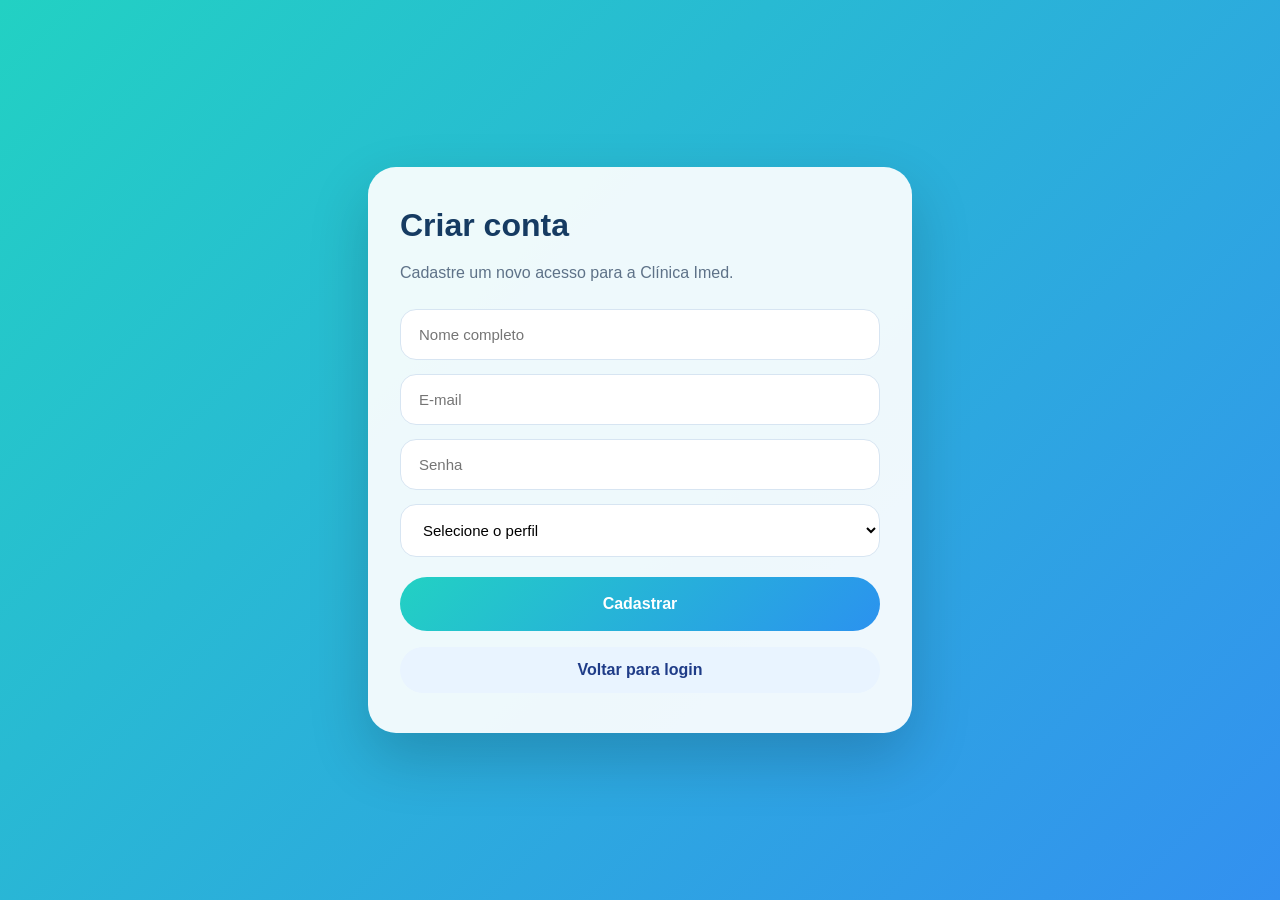
==== src/main/resources/templates/cadastro.html @ e2b5cf42 "Sistema de clínica com Spring Boot + MySQL + Login seguro + Dashboard" ====
<!DOCTYPE html>
<html lang="pt-br" xmlns:th="http://www.thymeleaf.org">
<head>
    <meta charset="UTF-8">
    <meta name="viewport" content="width=device-width, initial-scale=1.0">
    <title>Criar Conta - Clínica Imed</title>
    <link rel="stylesheet" th:href="@{/css/style.css}">
    <style>
        body {
            margin: 0;
            font-family: "Manrope", Arial, sans-serif;
            background: linear-gradient(135deg, #22d1c3 0%, #3390f0 100%);
            min-height: 100vh;
            display: flex;
            align-items: center;
            justify-content: center;
        }

        .cadastro-box {
            width: 100%;
            max-width: 480px;
            background: rgba(255,255,255,0.92);
            padding: 40px 32px;
            border-radius: 28px;
            box-shadow: 0 25px 60px rgba(0,0,0,0.18);
        }

        .cadastro-box h1 {
            margin: 0 0 10px;
            color: #163b62;
            font-size: 32px;
        }

        .cadastro-box p {
            color: #5e7288;
            margin-bottom: 24px;
            line-height: 1.6;
        }

        .cadastro-box form {
            display: flex;
            flex-direction: column;
            gap: 14px;
        }

        .cadastro-box input,
        .cadastro-box select {
            width: 100%;
            padding: 16px 18px;
            border-radius: 16px;
            border: 1px solid #d7e5f2;
            outline: none;
            font-size: 15px;
            box-sizing: border-box;
            background: white;
        }

        .cadastro-box input:focus,
        .cadastro-box select:focus {
            border-color: #63c6ec;
            box-shadow: 0 0 0 4px rgba(99, 198, 236, 0.15);
        }

        .cadastro-box button {
            border: none;
            min-height: 54px;
            border-radius: 999px;
            background: linear-gradient(135deg, #22d1c3, #2b92ef);
            color: white;
            font-size: 16px;
            font-weight: 800;
            cursor: pointer;
            margin-top: 6px;
        }

        .btn-voltar {
            display: block;
            text-align: center;
            margin-top: 12px;
            padding: 14px;
            border-radius: 999px;
            font-weight: 700;
            text-decoration: none;
            color: #1f3c88;
            background: #e9f4ff;
            transition: 0.25s ease;
        }

        .btn-voltar:hover {
            background: #d7ecff;
            transform: translateY(-1px);
        }

        .erro {
            margin-top: 16px;
            color: #d93025;
            font-weight: 700;
        }

        .sucesso {
            margin-top: 16px;
            color: #188038;
            font-weight: 700;
        }
    </style>
</head>
<body>

<div class="cadastro-box">
    <h1>Criar conta</h1>
    <p>Cadastre um novo acesso para a Clínica Imed.</p>

    <form th:action="@{/cadastro}" th:object="${usuario}" method="post">
        <input type="text" th:field="*{nome}" placeholder="Nome completo" required>
        <input type="email" th:field="*{email}" placeholder="E-mail" required>
        <input type="password" th:field="*{senha}" placeholder="Senha" required>

        <select th:field="*{perfil}" required aria-label="Selecione o perfil">
            <option value="">Selecione o perfil</option>
            <option value="RECEPCAO">Recepção</option>
            <option value="MEDICO">Médico</option>
        </select>

        <button type="submit">Cadastrar</button>
    </form>

    <div class="erro" th:if="${erro}" th:text="${erro}"></div>
    <div class="sucesso" th:if="${sucesso}" th:text="${sucesso}"></div>

    <a th:href="@{/login}" class="btn-voltar">Voltar para login</a>
</div>

</body>
</html>
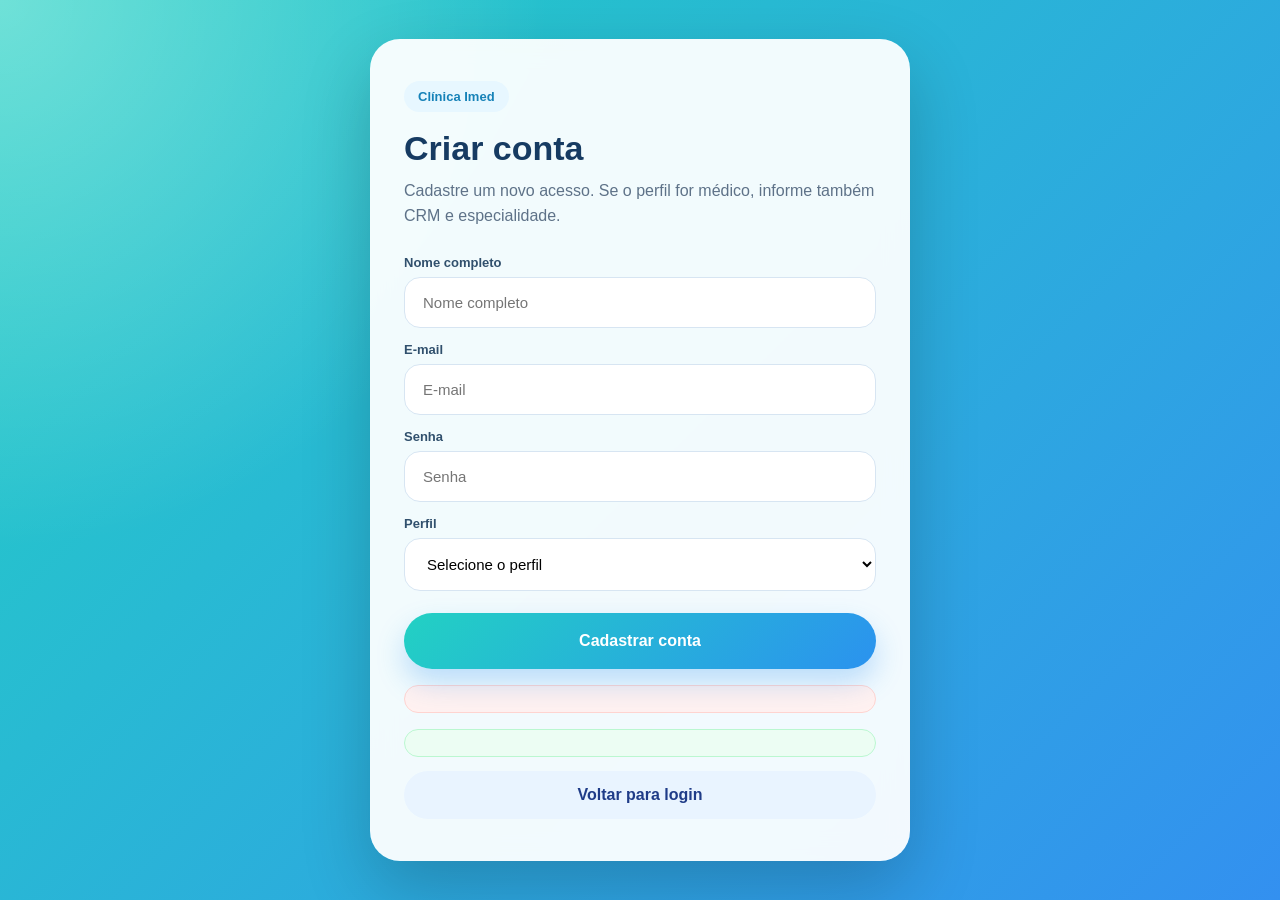
==== commit 47fbd551: "corrige exclusao paciente e cadastro medico" ====
--- a/src/main/resources/templates/cadastro.html
+++ b/src/main/resources/templates/cadastro.html
@@ -5,35 +5,56 @@
     <meta name="viewport" content="width=device-width, initial-scale=1.0">
     <title>Criar Conta - Clínica Imed</title>
     <link rel="stylesheet" th:href="@{/css/style.css}">
+
     <style>
+        * {
+            box-sizing: border-box;
+        }
+
         body {
             margin: 0;
             font-family: "Manrope", Arial, sans-serif;
-            background: linear-gradient(135deg, #22d1c3 0%, #3390f0 100%);
+            background:
+                radial-gradient(circle at top left, rgba(255,255,255,0.35), transparent 35%),
+                linear-gradient(135deg, #22d1c3 0%, #3390f0 100%);
             min-height: 100vh;
             display: flex;
             align-items: center;
             justify-content: center;
+            padding: 28px;
         }
 
         .cadastro-box {
             width: 100%;
-            max-width: 480px;
-            background: rgba(255,255,255,0.92);
-            padding: 40px 32px;
-            border-radius: 28px;
-            box-shadow: 0 25px 60px rgba(0,0,0,0.18);
+            max-width: 540px;
+            background: rgba(255, 255, 255, 0.94);
+            padding: 42px 34px;
+            border-radius: 30px;
+            box-shadow: 0 28px 70px rgba(0, 0, 0, 0.20);
+            backdrop-filter: blur(12px);
+        }
+
+        .badge {
+            width: fit-content;
+            padding: 8px 14px;
+            border-radius: 999px;
+            background: #e7f7ff;
+            color: #1682b8;
+            font-size: 13px;
+            font-weight: 800;
+            margin-bottom: 18px;
         }
 
         .cadastro-box h1 {
             margin: 0 0 10px;
             color: #163b62;
-            font-size: 32px;
+            font-size: 34px;
+            line-height: 1.1;
         }
 
         .cadastro-box p {
             color: #5e7288;
-            margin-bottom: 24px;
+            margin: 0 0 26px;
             line-height: 1.6;
         }
 
@@ -41,6 +62,18 @@
             display: flex;
             flex-direction: column;
             gap: 14px;
+        }
+
+        .campo {
+            display: flex;
+            flex-direction: column;
+            gap: 7px;
+        }
+
+        .campo label {
+            font-size: 13px;
+            font-weight: 800;
+            color: #31506d;
         }
 
         .cadastro-box input,
@@ -51,35 +84,68 @@
             border: 1px solid #d7e5f2;
             outline: none;
             font-size: 15px;
-            box-sizing: border-box;
             background: white;
+            transition: 0.25s ease;
         }
 
         .cadastro-box input:focus,
         .cadastro-box select:focus {
-            border-color: #63c6ec;
-            box-shadow: 0 0 0 4px rgba(99, 198, 236, 0.15);
+            border-color: #38bdf8;
+            box-shadow: 0 0 0 4px rgba(56, 189, 248, 0.18);
+        }
+
+        .campos-medico {
+            display: none;
+            padding: 16px;
+            border-radius: 20px;
+            background: #f3f9ff;
+            border: 1px solid #d9ecfb;
+            gap: 14px;
+        }
+
+        .campos-medico.ativo {
+            display: grid;
+            grid-template-columns: 1fr 1fr;
+        }
+
+        .aviso-medico {
+            grid-column: 1 / -1;
+            color: #31506d;
+            font-size: 13px;
+            line-height: 1.4;
+            margin: 0;
         }
 
         .cadastro-box button {
             border: none;
-            min-height: 54px;
+            min-height: 56px;
             border-radius: 999px;
             background: linear-gradient(135deg, #22d1c3, #2b92ef);
             color: white;
             font-size: 16px;
-            font-weight: 800;
+            font-weight: 900;
             cursor: pointer;
-            margin-top: 6px;
+            margin-top: 8px;
+            box-shadow: 0 14px 28px rgba(43, 146, 239, 0.28);
+            transition: 0.25s ease;
+        }
+
+        .cadastro-box button:hover {
+            transform: translateY(-2px) scale(1.01);
+            box-shadow: 0 18px 38px rgba(43, 146, 239, 0.36);
+        }
+
+        .cadastro-box button:active {
+            transform: scale(0.97);
         }
 
         .btn-voltar {
             display: block;
             text-align: center;
-            margin-top: 12px;
-            padding: 14px;
+            margin-top: 14px;
+            padding: 15px;
             border-radius: 999px;
-            font-weight: 700;
+            font-weight: 800;
             text-decoration: none;
             color: #1f3c88;
             background: #e9f4ff;
@@ -91,37 +157,93 @@
             transform: translateY(-1px);
         }
 
-        .erro {
-            margin-top: 16px;
-            color: #d93025;
-            font-weight: 700;
-        }
-
+        .erro,
         .sucesso {
             margin-top: 16px;
-            color: #188038;
-            font-weight: 700;
+            padding: 13px 15px;
+            border-radius: 14px;
+            font-weight: 800;
+            font-size: 14px;
+        }
+
+        .erro {
+            color: #b42318;
+            background: #fff1f0;
+            border: 1px solid #ffd4d0;
+        }
+
+        .sucesso {
+            color: #116329;
+            background: #ecfdf3;
+            border: 1px solid #bbf7d0;
+        }
+
+        @media (max-width: 560px) {
+            .cadastro-box {
+                padding: 32px 22px;
+            }
+
+            .campos-medico.ativo {
+                grid-template-columns: 1fr;
+            }
+
+            .cadastro-box h1 {
+                font-size: 29px;
+            }
         }
     </style>
 </head>
 <body>
 
 <div class="cadastro-box">
+    <div class="badge">Clínica Imed</div>
+
     <h1>Criar conta</h1>
-    <p>Cadastre um novo acesso para a Clínica Imed.</p>
+    <p>Cadastre um novo acesso. Se o perfil for médico, informe também CRM e especialidade.</p>
 
     <form th:action="@{/cadastro}" th:object="${usuario}" method="post">
-        <input type="text" th:field="*{nome}" placeholder="Nome completo" required>
-        <input type="email" th:field="*{email}" placeholder="E-mail" required>
-        <input type="password" th:field="*{senha}" placeholder="Senha" required>
-
-        <select th:field="*{perfil}" required aria-label="Selecione o perfil">
-            <option value="">Selecione o perfil</option>
-            <option value="RECEPCAO">Recepção</option>
-            <option value="MEDICO">Médico</option>
-        </select>
-
-        <button type="submit">Cadastrar</button>
+
+        <div class="campo">
+            <label for="nome">Nome completo</label>
+            <input id="nome" type="text" th:field="*{nome}" placeholder="Nome completo" required>
+        </div>
+
+        <div class="campo">
+            <label for="email">E-mail</label>
+            <input id="email" type="email" th:field="*{email}" placeholder="E-mail" required>
+        </div>
+
+        <div class="campo">
+            <label for="senha">Senha</label>
+            <input id="senha" type="password" th:field="*{senha}" placeholder="Senha" required>
+        </div>
+
+        <div class="campo">
+            <label for="perfil">Perfil</label>
+            <select id="perfil" th:field="*{perfil}" required aria-label="Selecione o perfil">
+                <option value="">Selecione o perfil</option>
+                <option value="RECEPCAO">Recepção</option>
+                <option value="MEDICO">Médico</option>
+            </select>
+        </div>
+
+        <div id="camposMedico" class="campos-medico">
+            <p class="aviso-medico">
+                Esses dados serão usados para cadastrar automaticamente o médico na página da recepção.
+            </p>
+
+            <div class="campo">
+                <label for="crm">CRM</label>
+                <input id="crm" type="text" name="crm" placeholder="Digite o CRM">
+            </div>
+
+            <div class="campo">
+                <label for="especialidade">Especialidade</label>
+                <input id="especialidade" type="text" name="especialidade" placeholder="Ex: Clínico Geral">
+            </div>
+        </div>
+
+        <button type="submit">Cadastrar conta</button>
     </form>
 
     <div class="erro" th:if="${erro}" th:text="${erro}"></div>
@@ -130,5 +252,28 @@
     <a th:href="@{/login}" class="btn-voltar">Voltar para login</a>
 </div>
 
+<script>
+    const perfilSelect = document.getElementById("perfil");
+    const camposMedico = document.getElementById("camposMedico");
+    const crmInput = document.getElementById("crm");
+    const especialidadeInput = document.getElementById("especialidade");
+
+    function atualizarCamposMedico() {
+        const ehMedico = perfilSelect.value === "MEDICO";
+
+        camposMedico.classList.toggle("ativo", ehMedico);
+        crmInput.required = ehMedico;
+        especialidadeInput.required = ehMedico;
+
+        if (!ehMedico) {
+            crmInput.value = "";
+            especialidadeInput.value = "";
+        }
+    }
+
+    perfilSelect.addEventListener("change", atualizarCamposMedico);
+    window.addEventListener("load", atualizarCamposMedico);
+</script>
+
 </body>
 </html>
